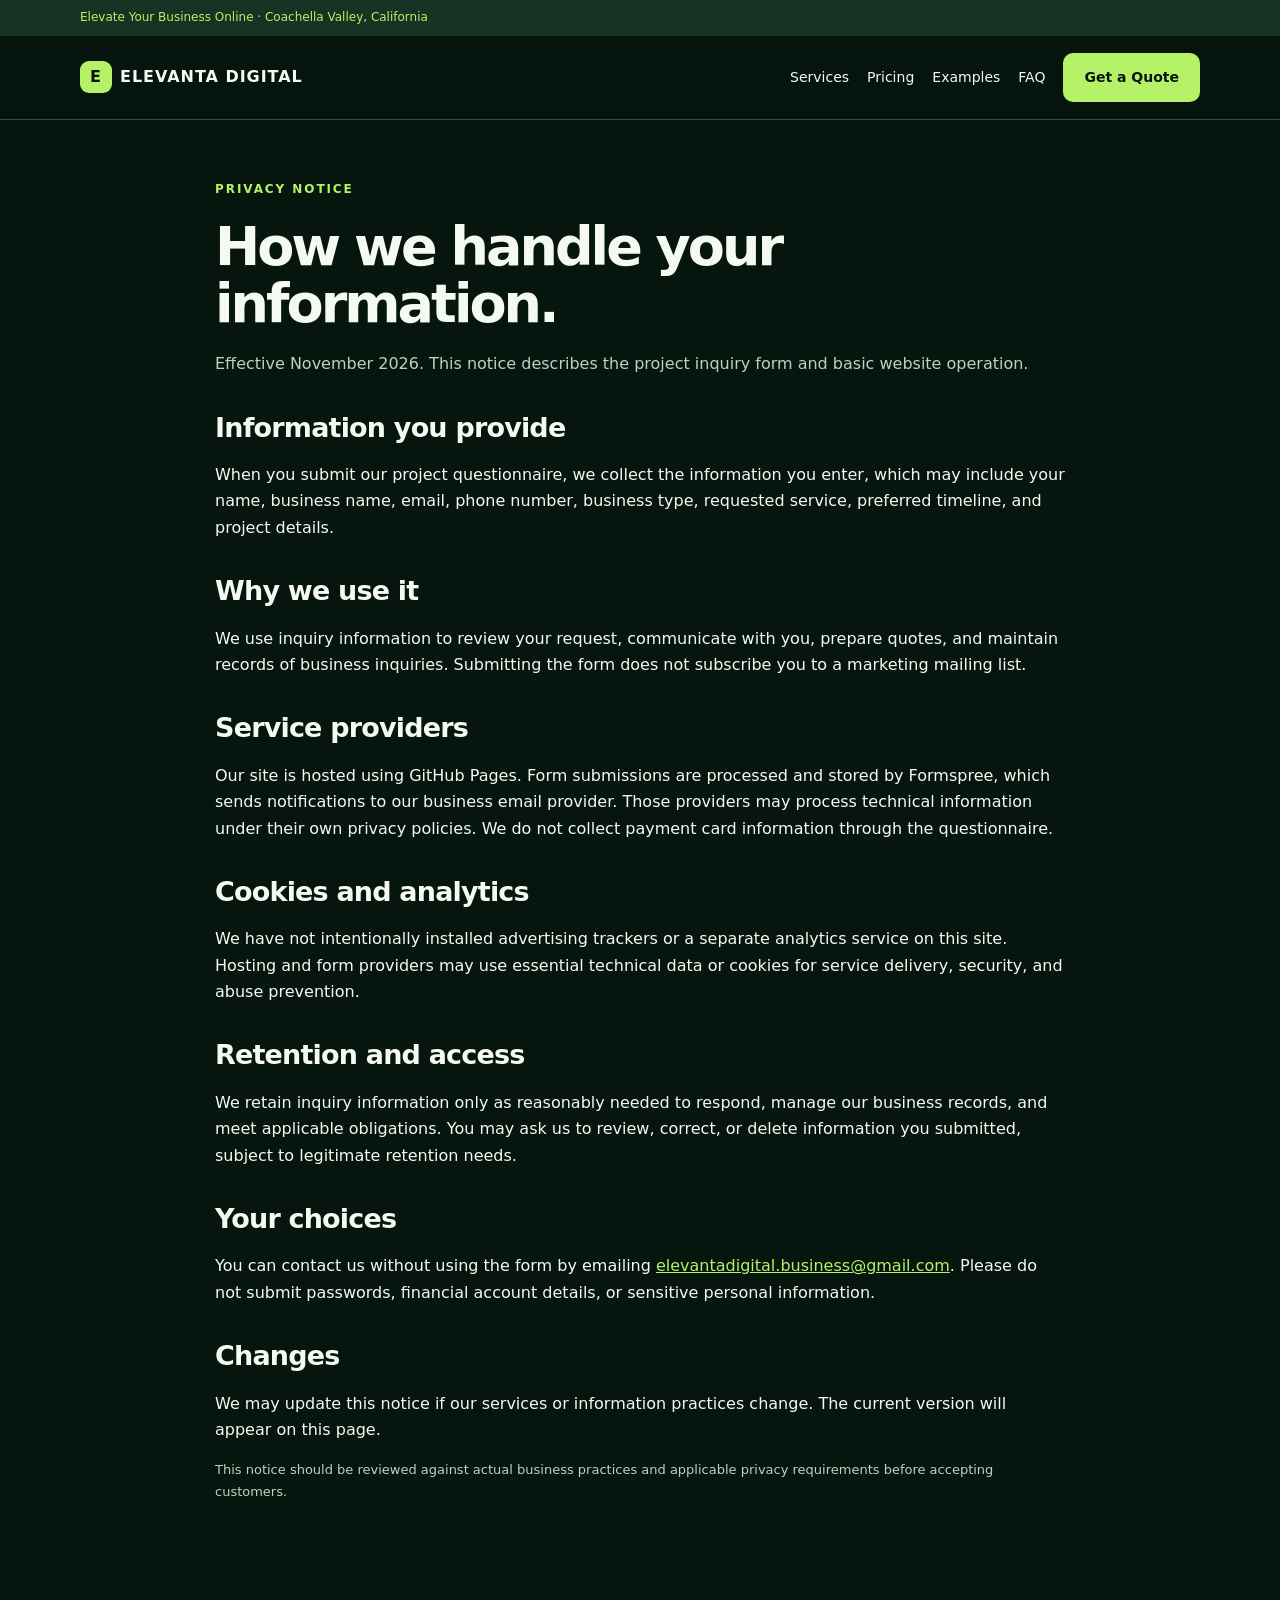
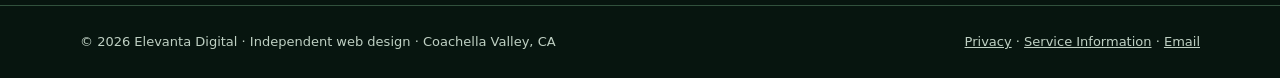
==== privacy.html @ 516490ab "Add files via upload" ====
<!doctype html><html lang="en"><head><meta charset="utf-8"><meta name="viewport" content="width=device-width,initial-scale=1"><meta name="description" content="Learn how Elevanta Digital handles website project inquiries and personal information."><meta name="robots" content="index,follow"><link rel="canonical" href="https://elevantadigital.github.io/privacy.html"><meta property="og:type" content="website"><meta property="og:title" content="Privacy Notice | Elevanta Digital"><meta property="og:description" content="Learn how Elevanta Digital handles website project inquiries and personal information."><meta property="og:url" content="https://elevantadigital.github.io/privacy.html"><meta name="theme-color" content="#07150f"><link rel="stylesheet" href="style.css"><title>Privacy Notice | Elevanta Digital</title></head><body><div class="top"><div class="wrap">Elevate Your Business Online · Coachella Valley, California</div></div><header><nav class="nav wrap" aria-label="Main navigation"><a class="brand" href="index.html"><b>E</b>ELEVANTA DIGITAL</a><div class="navlinks"><a href="index.html#services">Services</a><a href="index.html#pricing">Pricing</a><a href="index.html#examples">Examples</a><a href="index.html#faq">FAQ</a><a class="btn" href="start.html">Get a Quote</a></div></nav></header><main class="wrap page"><div class="eyebrow">Privacy notice</div><h1>How we handle your information.</h1><p class="muted">Effective November 2026. This notice describes the project inquiry form and basic website operation.</p><h2>Information you provide</h2><p>When you submit our project questionnaire, we collect the information you enter, which may include your name, business name, email, phone number, business type, requested service, preferred timeline, and project details.</p><h2>Why we use it</h2><p>We use inquiry information to review your request, communicate with you, prepare quotes, and maintain records of business inquiries. Submitting the form does not subscribe you to a marketing mailing list.</p><h2>Service providers</h2><p>Our site is hosted using GitHub Pages. Form submissions are processed and stored by Formspree, which sends notifications to our business email provider. Those providers may process technical information under their own privacy policies. We do not collect payment card information through the questionnaire.</p><h2>Cookies and analytics</h2><p>We have not intentionally installed advertising trackers or a separate analytics service on this site. Hosting and form providers may use essential technical data or cookies for service delivery, security, and abuse prevention.</p><h2>Retention and access</h2><p>We retain inquiry information only as reasonably needed to respond, manage our business records, and meet applicable obligations. You may ask us to review, correct, or delete information you submitted, subject to legitimate retention needs.</p><h2>Your choices</h2><p>You can contact us without using the form by emailing <a href="mailto:elevantadigital.business@gmail.com">elevantadigital.business@gmail.com</a>. Please do not submit passwords, financial account details, or sensitive personal information.</p><h2>Changes</h2><p>We may update this notice if our services or information practices change. The current version will appear on this page.</p><p class="fine">This notice should be reviewed against actual business practices and applicable privacy requirements before accepting customers.</p></main><footer><div class="wrap foot"><span>© 2026 Elevanta Digital · Independent web design · Coachella Valley, CA</span><span><a href="privacy.html">Privacy</a> · <a href="terms.html">Service Information</a> · <a href="mailto:elevantadigital.business@gmail.com">Email</a></span></div></footer></body></html>
---- style.css ----
:root{color-scheme:dark;--bg:#07150f;--surface:#10251b;--surface2:#163323;--border:#31513d;--accent:#b6f268;--ink:#f4f9f2;--muted:#bfd0c3}*{box-sizing:border-box}html{scroll-behavior:smooth}body{margin:0;background:var(--bg);color:var(--ink);font:16px/1.65 system-ui,-apple-system,Segoe UI,sans-serif}a{color:var(--accent)}a:focus-visible,button:focus-visible,input:focus-visible,textarea:focus-visible,select:focus-visible{outline:3px solid var(--accent);outline-offset:3px}.wrap{width:min(1120px,92%);margin:auto}.top{background:var(--surface2);color:var(--accent);padding:8px 0;font-size:12px}.nav{display:flex;align-items:center;justify-content:space-between;gap:18px;padding:17px 0}.brand{color:var(--ink);font-weight:900;letter-spacing:.06em;text-decoration:none;white-space:nowrap}.brand b{display:inline-grid;place-items:center;width:32px;height:32px;background:var(--accent);color:var(--bg);border-radius:9px;margin-right:8px}.navlinks{display:flex;align-items:center;gap:18px}.navlinks a{text-decoration:none;color:var(--ink);font-size:14px}.navlinks a:hover{color:var(--accent)}header{position:sticky;top:0;z-index:5;background:#07150ff0;border-bottom:1px solid var(--border);backdrop-filter:blur(10px)}.btn{display:inline-block;background:var(--accent);color:#07150f!important;padding:13px 21px;border:0;border-radius:10px;text-decoration:none!important;font-weight:800;cursor:pointer}.btn.alt{background:transparent;color:var(--ink)!important;border:1px solid #729a7d}.hero{padding:105px 0;background:radial-gradient(circle at 90% 25%,#1e4932,transparent 48%)}.eyebrow{font-size:12px;text-transform:uppercase;letter-spacing:.16em;color:var(--accent);font-weight:900}h1{font-size:clamp(42px,7vw,76px);letter-spacing:-.055em;line-height:1.07;max-width:850px;margin:18px 0}h1 em{font-style:normal;color:var(--accent)}h2{font-size:clamp(29px,4vw,44px);line-height:1.2;letter-spacing:-.03em;margin:10px 0 18px}h3{font-size:23px;line-height:1.3;margin:8px 0}.lead{color:var(--muted);max-width:750px;font-size:18px}.muted{color:var(--muted)}section{padding:70px 0}.actions{display:flex;flex-wrap:wrap;gap:12px;margin-top:26px}.grid{display:grid;grid-template-columns:repeat(3,minmax(0,1fr));gap:18px;margin-top:26px}.card{background:var(--surface);border:1px solid var(--border);border-radius:18px;padding:27px}.card p,.card li{color:var(--muted)}.featured{border:2px solid var(--accent)}.price{font-size:42px;font-weight:900;line-height:1.4}.price small{font-size:15px;color:var(--muted);font-weight:500}.features{padding-left:20px}.features li{margin:7px 0}.card .btn{margin-top:12px}.tag{display:inline-block;background:var(--accent);color:var(--bg);font-size:11px;border-radius:30px;padding:3px 9px;font-weight:900;text-transform:uppercase}.fine{font-size:13px;color:var(--muted)}.strip{background:var(--surface2)}.demo{border:1px solid var(--border);background:var(--surface);border-radius:16px;overflow:hidden}.demo-art{min-height:170px;padding:25px;display:flex;flex-direction:column;justify-content:center;gap:8px}.demo-art strong{font-size:27px;line-height:1.15}.demo-art span{font-size:12px;letter-spacing:.12em;text-transform:uppercase}.pool{background:linear-gradient(135deg,#083e57,#26a7b1);color:#fff}.land{background:linear-gradient(135deg,#24492d,#8caa63);color:#fff}.clean{background:linear-gradient(135deg,#253c5e,#88a7d0);color:#fff}.demo-copy{padding:20px}.demo-copy p{color:var(--muted);margin-bottom:0}.faq details{background:var(--surface);border:1px solid var(--border);padding:19px 22px;border-radius:12px;margin-bottom:12px}.faq summary{cursor:pointer;font-weight:750}.faq details p{color:var(--muted)}.contact{background:var(--surface2)}.contactbox{border:1px solid var(--border);border-radius:20px;padding:35px}footer{border-top:1px solid var(--border)}.foot{display:flex;justify-content:space-between;gap:15px;flex-wrap:wrap;padding:25px 0;color:var(--muted);font-size:13px}.foot a{color:var(--muted)}.page{padding:60px 0 90px;max-width:850px}.page h1{font-size:clamp(35px,6vw,54px)}.page h2{font-size:27px;margin-top:34px}.page li{margin:8px 0}.field{display:flex;flex-direction:column;gap:7px}.field label{font-weight:700;font-size:14px}.field input,.field select,.field textarea{width:100%;padding:13px;border:1px solid #6a8a72;border-radius:9px;background:var(--bg);color:var(--ink);font:inherit}.field textarea{min-height:150px;resize:vertical}.formgrid{display:grid;grid-template-columns:1fr 1fr;gap:18px}.wide{grid-column:1/-1}#status{font-weight:750}#status.ok{color:var(--accent)}#status.error{color:#ffb2a7}@media(max-width:800px){.grid{grid-template-columns:1fr}.navlinks a:not(.btn){display:none}.navlinks{gap:7px}.navlinks .btn{padding:9px 12px}.brand{font-size:13px}.hero{padding:70px 0}}@media(max-width:620px){.formgrid{grid-template-columns:1fr}.contactbox{padding:23px}}
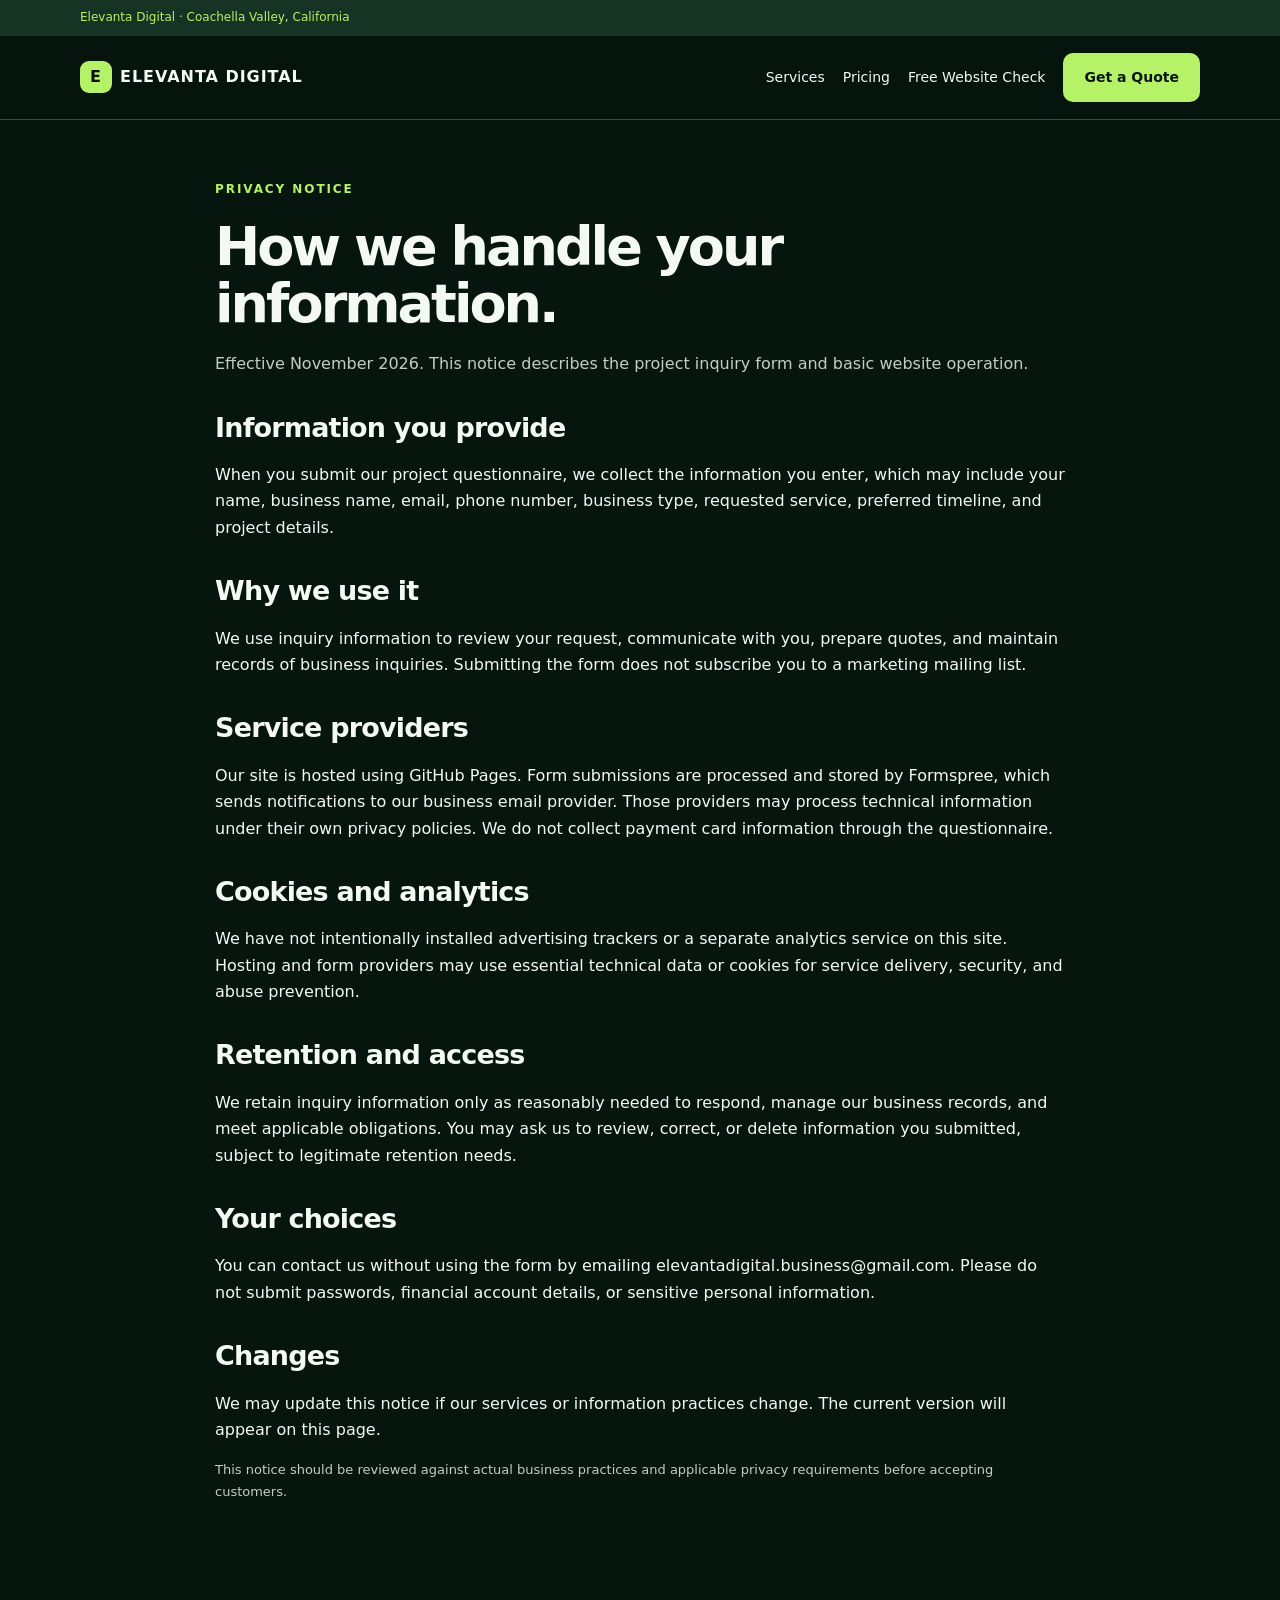
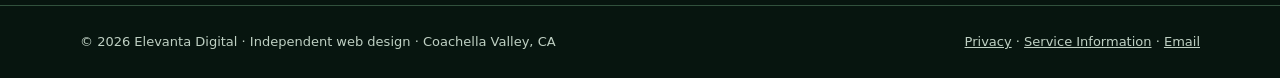
==== commit a7adbb5f: "Add files via upload" ====
--- a/privacy.html
+++ b/privacy.html
@@ -1 +1 @@
-<!doctype html><html lang="en"><head><meta charset="utf-8"><meta name="viewport" content="width=device-width,initial-scale=1"><meta name="description" content="Learn how Elevanta Digital handles website project inquiries and personal information."><meta name="robots" content="index,follow"><link rel="canonical" href="https://elevantadigital.github.io/privacy.html"><meta property="og:type" content="website"><meta property="og:title" content="Privacy Notice | Elevanta Digital"><meta property="og:description" content="Learn how Elevanta Digital handles website project inquiries and personal information."><meta property="og:url" content="https://elevantadigital.github.io/privacy.html"><meta name="theme-color" content="#07150f"><link rel="stylesheet" href="style.css"><title>Privacy Notice | Elevanta Digital</title></head><body><div class="top"><div class="wrap">Elevate Your Business Online · Coachella Valley, California</div></div><header><nav class="nav wrap" aria-label="Main navigation"><a class="brand" href="index.html"><b>E</b>ELEVANTA DIGITAL</a><div class="navlinks"><a href="index.html#services">Services</a><a href="index.html#pricing">Pricing</a><a href="index.html#examples">Examples</a><a href="index.html#faq">FAQ</a><a class="btn" href="start.html">Get a Quote</a></div></nav></header><main class="wrap page"><div class="eyebrow">Privacy notice</div><h1>How we handle your information.</h1><p class="muted">Effective November 2026. This notice describes the project inquiry form and basic website operation.</p><h2>Information you provide</h2><p>When you submit our project questionnaire, we collect the information you enter, which may include your name, business name, email, phone number, business type, requested service, preferred timeline, and project details.</p><h2>Why we use it</h2><p>We use inquiry information to review your request, communicate with you, prepare quotes, and maintain records of business inquiries. Submitting the form does not subscribe you to a marketing mailing list.</p><h2>Service providers</h2><p>Our site is hosted using GitHub Pages. Form submissions are processed and stored by Formspree, which sends notifications to our business email provider. Those providers may process technical information under their own privacy policies. We do not collect payment card information through the questionnaire.</p><h2>Cookies and analytics</h2><p>We have not intentionally installed advertising trackers or a separate analytics service on this site. Hosting and form providers may use essential technical data or cookies for service delivery, security, and abuse prevention.</p><h2>Retention and access</h2><p>We retain inquiry information only as reasonably needed to respond, manage our business records, and meet applicable obligations. You may ask us to review, correct, or delete information you submitted, subject to legitimate retention needs.</p><h2>Your choices</h2><p>You can contact us without using the form by emailing <a href="mailto:elevantadigital.business@gmail.com">elevantadigital.business@gmail.com</a>. Please do not submit passwords, financial account details, or sensitive personal information.</p><h2>Changes</h2><p>We may update this notice if our services or information practices change. The current version will appear on this page.</p><p class="fine">This notice should be reviewed against actual business practices and applicable privacy requirements before accepting customers.</p></main><footer><div class="wrap foot"><span>© 2026 Elevanta Digital · Independent web design · Coachella Valley, CA</span><span><a href="privacy.html">Privacy</a> · <a href="terms.html">Service Information</a> · <a href="mailto:elevantadigital.business@gmail.com">Email</a></span></div></footer></body></html>+<!doctype html><html lang="en"><head><meta charset="utf-8"><meta name="viewport" content="width=device-width,initial-scale=1"><meta name="description" content="Privacy Notice — Elevanta Digital"><meta name="robots" content="index,follow"><link rel="canonical" href="https://elevantadigital.github.io/privacy.html"><meta name="theme-color" content="#07150f"><link rel="stylesheet" href="style.css"><title>Privacy Notice | Elevanta Digital</title></head><body><div class="top"><div class="wrap">Elevanta Digital · Coachella Valley, California</div></div><header><nav class="nav wrap" aria-label="Main navigation"><a class="brand" href="index.html"><b>E</b>ELEVANTA DIGITAL</a><div class="navlinks"><a href="index.html#services">Services</a><a href="index.html#pricing">Pricing</a><a href="assessment.html">Free Website Check</a><a class="btn" href="start.html">Get a Quote</a></div></nav></header><main class="wrap page"><div class="eyebrow">Privacy notice</div><h1>How we handle your information.</h1><p class="muted">Effective November 2026. This notice describes the project inquiry form and basic website operation.</p><h2>Information you provide</h2><p>When you submit our project questionnaire, we collect the information you enter, which may include your name, business name, email, phone number, business type, requested service, preferred timeline, and project details.</p><h2>Why we use it</h2><p>We use inquiry information to review your request, communicate with you, prepare quotes, and maintain records of business inquiries. Submitting the form does not subscribe you to a marketing mailing list.</p><h2>Service providers</h2><p>Our site is hosted using GitHub Pages. Form submissions are processed and stored by Formspree, which sends notifications to our business email provider. Those providers may process technical information under their own privacy policies. We do not collect payment card information through the questionnaire.</p><h2>Cookies and analytics</h2><p>We have not intentionally installed advertising trackers or a separate analytics service on this site. Hosting and form providers may use essential technical data or cookies for service delivery, security, and abuse prevention.</p><h2>Retention and access</h2><p>We retain inquiry information only as reasonably needed to respond, manage our business records, and meet applicable obligations. You may ask us to review, correct, or delete information you submitted, subject to legitimate retention needs.</p><h2>Your choices</h2><p>You can contact us without using the form by emailing elevantadigital.business@gmail.com. Please do not submit passwords, financial account details, or sensitive personal information.</p><h2>Changes</h2><p>We may update this notice if our services or information practices change. The current version will appear on this page.</p><p class="fine">This notice should be reviewed against actual business practices and applicable privacy requirements before accepting customers.</p></main><footer><div class="wrap foot"><span>© 2026 Elevanta Digital · Independent web design · Coachella Valley, CA</span><span><a href="privacy.html">Privacy</a> · <a href="terms.html">Service Information</a> · <a href="mailto:elevantadigital.business@gmail.com">Email</a></span></div></footer></body></html>
